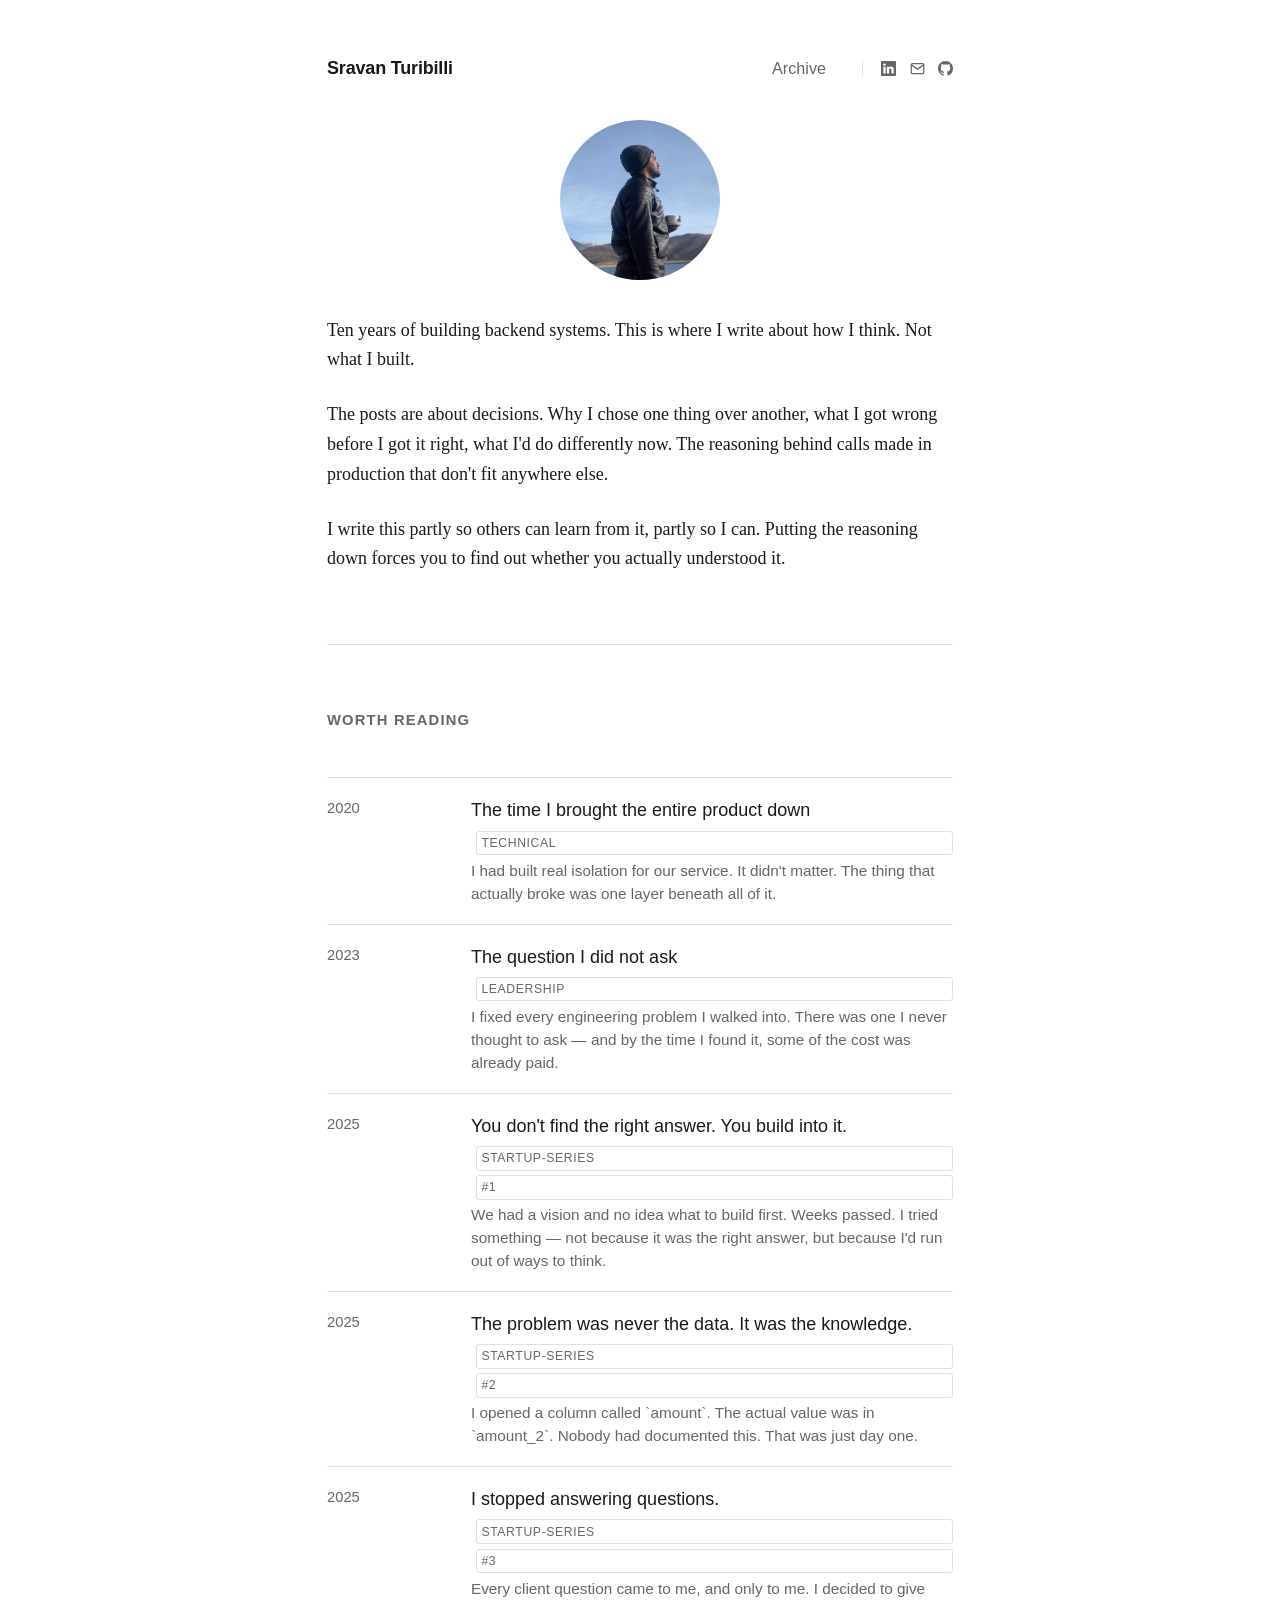
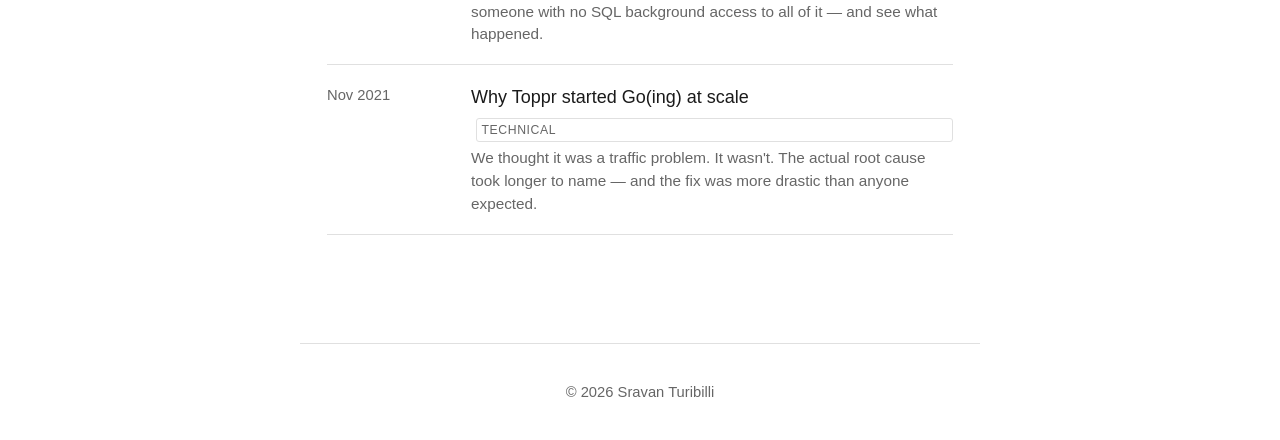
==== index.html @ 8a4d9d43 "add: blog tags, sequence numbers, and improved hooks across all posts - Add startup-series + #1/#2/#" ====
<!DOCTYPE html>
<html lang="en">
<head>
  <meta charset="UTF-8">
  <meta name="viewport" content="width=device-width, initial-scale=1.0">
  <title>Sravan Turibilli</title>
  <meta name="description" content="Backend engineer writing about systems, decisions, and what actually happened.">
  <link rel="stylesheet" href="/css/style.css">
  <link rel="canonical" href="https://sravanturbo.github.io/">
</head>
<body>

<script src="/js/header.js"></script>

<main>

  <div class="home-intro">

    <div class="profile">
      <img src="/images/avatar.jpg" alt="Sravan Turibilli" class="profile-photo">
    </div>

    <div class="prose">
      <p>
        Ten years of building backend systems. This is where I write about how I think. Not what I built.
      </p>
      <p>
        The posts are about decisions. Why I chose one thing over another, what I got wrong before I got it right, what I'd do differently now. The reasoning behind calls made in production that don't fit anywhere else.
      </p>
      <p>
        I write this partly so others can learn from it, partly so I can. Putting the reasoning down forces you to find out whether you actually understood it.
      </p>
    </div>

  </div>

  <p class="index-title">Worth reading</p>

  <ul class="post-list">

    <li>
      <span class="post-date">2020</span>
      <div class="post-item">
        <a class="post-link" href="/posts/the-time-i-brought-the-entire-product-down.html">
          The time I brought the entire product down
        </a>
        <span class="post-tag">technical</span>
        <p class="post-hook">I had built real isolation for our service. It didn't matter. The thing that actually broke was one layer beneath all of it.</p>
      </div>
    </li>

    <li>
      <span class="post-date">2023</span>
      <div class="post-item">
        <a class="post-link" href="/posts/the-question-i-did-not-ask.html">
          The question I did not ask
        </a>
        <span class="post-tag">leadership</span>
        <p class="post-hook">I fixed every engineering problem I walked into. There was one I never thought to ask — and by the time I found it, some of the cost was already paid.</p>
      </div>
    </li>

    <li>
      <span class="post-date">2025</span>
      <div class="post-item">
        <a class="post-link" href="/posts/you-dont-find-the-right-answer.html">
          You don't find the right answer. You build into it.
        </a>
        <span class="post-tag">startup-series</span>
        <span class="post-tag">#1</span>
        <p class="post-hook">We had a vision and no idea what to build first. Weeks passed. I tried something — not because it was the right answer, but because I'd run out of ways to think.</p>
      </div>
    </li>

    <li>
      <span class="post-date">2025</span>
      <div class="post-item">
        <a class="post-link" href="/posts/the-problem-was-never-the-data.html">
          The problem was never the data. It was the knowledge.
        </a>
        <span class="post-tag">startup-series</span>
        <span class="post-tag">#2</span>
        <p class="post-hook">I opened a column called `amount`. The actual value was in `amount_2`. Nobody had documented this. That was just day one.</p>
      </div>
    </li>

    <li>
      <span class="post-date">2025</span>
      <div class="post-item">
        <a class="post-link" href="/posts/i-stopped-answering-questions.html">
          I stopped answering questions.
        </a>
        <span class="post-tag">startup-series</span>
        <span class="post-tag">#3</span>
        <p class="post-hook">Every client question came to me, and only to me. I decided to give someone with no SQL background access to all of it — and see what happened.</p>
      </div>
    </li>

    <li>
      <span class="post-date">Nov 2021</span>
      <div class="post-item">
        <a class="post-link" href="/posts/why-toppr-started-going-at-scale.html">
          Why Toppr started Go(ing) at scale
        </a>
        <span class="post-tag">technical</span>
        <p class="post-hook">We thought it was a traffic problem. It wasn't. The actual root cause took longer to name — and the fix was more drastic than anyone expected.</p>
      </div>
    </li>

  </ul>

</main>

<script src="/js/footer.js"></script>

</body>
</html>
---- css/style.css ----
*, *::before, *::after { box-sizing: border-box; }

:root {
  --text:    #1a1a1a;
  --muted:   #666;
  --border:  #e0e0e0;
  --bg:      #ffffff;
  --accent:  #1a1a1a;
  --max:     680px;
  --serif:   Georgia, "Times New Roman", serif;
  --sans:    -apple-system, BlinkMacSystemFont, "Segoe UI", Helvetica, Arial, sans-serif;
  --mono:    "SFMono-Regular", Consolas, "Liberation Mono", Menlo, monospace;
}

html { font-size: 18px; }

body {
  margin: 0;
  padding: 0;
  background: var(--bg);
  color: var(--text);
  font-family: var(--sans);
  line-height: 1.65;
}

/* Layout */

.site-header {
  max-width: var(--max);
  margin: 0 auto;
  padding: 3rem 1.5rem 2rem;
  display: flex;
  align-items: center;
  justify-content: space-between;
}

.site-name {
  font-size: 1rem;
  font-weight: 600;
  letter-spacing: -0.01em;
  text-decoration: none;
  color: var(--text);
}

nav {
  display: flex;
  align-items: center;
  gap: 1.5rem;
}

nav a {
  font-size: 0.9rem;
  color: var(--muted);
  text-decoration: none;
}

nav a:hover,
nav a.active { color: var(--text); }

.nav-social {
  display: flex;
  align-items: center;
  gap: 0.75rem;
  margin-left: 0.5rem;
  padding-left: 1rem;
  border-left: 1px solid var(--border);
}

.nav-social a {
  color: var(--muted);
  display: flex;
  align-items: center;
  font-size: 0;
}

.nav-social a:hover { color: var(--text); }

.nav-social svg {
  width: 15px;
  height: 15px;
}

.copyright {
  font-size: 0.82rem;
  color: var(--muted);
}

main {
  max-width: var(--max);
  margin: 0 auto;
  padding: 0 1.5rem 6rem;
}

footer {
  max-width: var(--max);
  margin: 0 auto;
  padding: 2rem 1.5rem;
  border-top: 1px solid var(--border);
  font-size: 0.82rem;
  color: var(--muted);
  text-align: center;
}

footer a {
  color: var(--muted);
  text-decoration: none;
}

footer a:hover {
  color: var(--text);
}

/* Index page */

.index-title {
  font-size: 0.82rem;
  font-weight: 600;
  letter-spacing: 0.08em;
  text-transform: uppercase;
  color: var(--muted);
  margin: 0 0 2.5rem;
}

.post-list { list-style: none; margin: 0; padding: 0; }

.post-list li {
  display: grid;
  grid-template-columns: 6.5rem 1fr;
  gap: 0 1.5rem;
  padding: 0.75rem 0;
  border-bottom: 1px solid var(--border);
  align-items: baseline;
}

.post-list li:first-child { border-top: 1px solid var(--border); }

.post-date {
  font-size: 0.82rem;
  color: var(--muted);
  font-variant-numeric: tabular-nums;
  white-space: nowrap;
}

.post-link {
  font-size: 1rem;
  color: var(--text);
  text-decoration: none;
}

.post-link:hover { text-decoration: underline; }

.post-tag {
  font-size: 0.68rem;
  color: var(--muted);
  letter-spacing: 0.05em;
  text-transform: uppercase;
  border: 1px solid var(--border);
  padding: 0.1em 0.4em;
  border-radius: 3px;
  flex-shrink: 0;
  margin-left: 0.25rem;
}

/* Post page */

.post-header { margin-bottom: 3rem; }

.post-header h1 {
  font-size: 1.7rem;
  font-weight: 700;
  line-height: 1.25;
  letter-spacing: -0.02em;
  margin: 0 0 0.75rem;
}

.post-meta {
  font-size: 0.82rem;
  color: var(--muted);
}

.post-meta span + span::before { content: " · "; }

/* Prose */

.prose { font-family: var(--serif); font-size: 1rem; }

.prose p { margin: 0 0 1.4em; }

.prose h2 {
  font-family: var(--sans);
  font-size: 1rem;
  font-weight: 700;
  letter-spacing: 0.02em;
  text-transform: uppercase;
  color: var(--muted);
  margin: 2.5em 0 0.75em;
}

.prose h3 {
  font-family: var(--sans);
  font-size: 1rem;
  font-weight: 600;
  margin: 2em 0 0.5em;
}

.prose blockquote {
  margin: 1.5em 0;
  padding: 0 0 0 1.25rem;
  border-left: 3px solid var(--border);
  color: var(--muted);
  font-style: italic;
}

.prose code {
  font-family: var(--mono);
  font-size: 0.85em;
  background: #f0f0f0;
  padding: 0.1em 0.35em;
  border-radius: 3px;
}

.prose pre {
  background: #f0f0f0;
  padding: 1.25rem;
  border-radius: 4px;
  overflow-x: auto;
  line-height: 1.5;
  margin: 1.5em 0;
}

.prose pre code {
  background: none;
  padding: 0;
  font-size: 0.83rem;
}

.prose ul, .prose ol {
  padding-left: 1.5em;
  margin: 0 0 1.4em;
}

.prose li { margin-bottom: 0.35em; }

.prose a { color: var(--text); }
.prose a:hover { color: var(--muted); }

.prose hr {
  border: none;
  border-top: 1px solid var(--border);
  margin: 2.5em 0;
}

/* Back link */

.back {
  display: inline-block;
  font-size: 0.82rem;
  color: var(--muted);
  text-decoration: none;
  margin-bottom: 2.5rem;
}

.back:hover { color: var(--text); }
.back::before { content: "← "; }

/* Responsive */

@media (max-width: 520px) {
  html { font-size: 16px; }
  .site-header { padding: 2rem 1rem 1.5rem; flex-wrap: wrap; gap: 0.75rem; }
  main { padding: 0 1rem 4rem; }
  .post-list li { grid-template-columns: 1fr; gap: 0.1rem; }
  .post-date { font-size: 0.78rem; }
}

/* ─── Archive page ──────────────────────────────────────────────── */

.archive-year-group {
  margin-bottom: 2.75rem;
}

.archive-year {
  font-family: var(--sans);
  font-size: 1.6rem;
  font-weight: 700;
  letter-spacing: -0.02em;
  color: var(--text);
  margin: 0;
  padding-bottom: 0.5rem;
  border-bottom: 1px solid var(--border);
  display: flex;
  align-items: center;
  gap: 0.5rem;
}

.archive-year-icon {
  width: 16px;
  height: 16px;
  color: var(--muted);
  flex-shrink: 0;
}

.archive-list {
  list-style: none;
  padding: 0;
  margin: 0;
}

.archive-list li {
  display: flex;
  align-items: center;
  justify-content: space-between;
  gap: 1rem;
  padding: 0.55rem 0;
  border-bottom: 1px solid var(--border);
}

.archive-item-title {
  display: flex;
  align-items: center;
  gap: 0.5rem;
  min-width: 0;
}

.archive-icon {
  width: 13px;
  height: 13px;
  color: var(--muted);
  flex-shrink: 0;
}

.archive-list a {
  font-size: 0.9rem;
  color: var(--text);
  text-decoration: none;
  white-space: nowrap;
  overflow: hidden;
  text-overflow: ellipsis;
}

.archive-list a:hover {
  color: var(--muted);
}

.archive-date {
  display: flex;
  align-items: center;
  gap: 0.3rem;
  font-size: 0.8rem;
  color: var(--muted);
  white-space: nowrap;
  font-variant-numeric: tabular-nums;
  flex-shrink: 0;
}

.archive-clock-icon {
  width: 11px;
  height: 11px;
  flex-shrink: 0;
}

.archive-item-coming {
  opacity: 0.45;
}

.coming-tag {
  font-size: 0.68rem;
  color: var(--muted);
  letter-spacing: 0.05em;
  text-transform: uppercase;
  border: 1px solid var(--border);
  padding: 0.1em 0.4em;
  border-radius: 3px;
  flex-shrink: 0;
  margin-left: 0.25rem;
}

/* ─── Homepage ─────────────────────────────────────────────────── */

.home-intro {
  margin-bottom: 3.5rem;
  padding-bottom: 2.5rem;
  border-bottom: 1px solid var(--border);
}

.profile {
  margin-bottom: 2rem;
  display: flex;
  justify-content: center;
}

.profile-photo {
  display: block;
  width: 160px;
  height: 160px;
  border-radius: 50%;
  object-fit: cover;
  object-position: left center;
}


/* ─── Post list with hook lines ─────────────────────────────────── */

.post-item {
  display: flex;
  flex-direction: column;
  gap: 0.25rem;
}

.post-hook {
  font-size: 0.85rem;
  color: var(--muted);
  margin: 0;
  line-height: 1.5;
  font-family: var(--sans);
}

/* ─── Override post-list grid for hook layout ───────────────────── */

.post-list li {
  align-items: start;
  padding: 1rem 0;
}
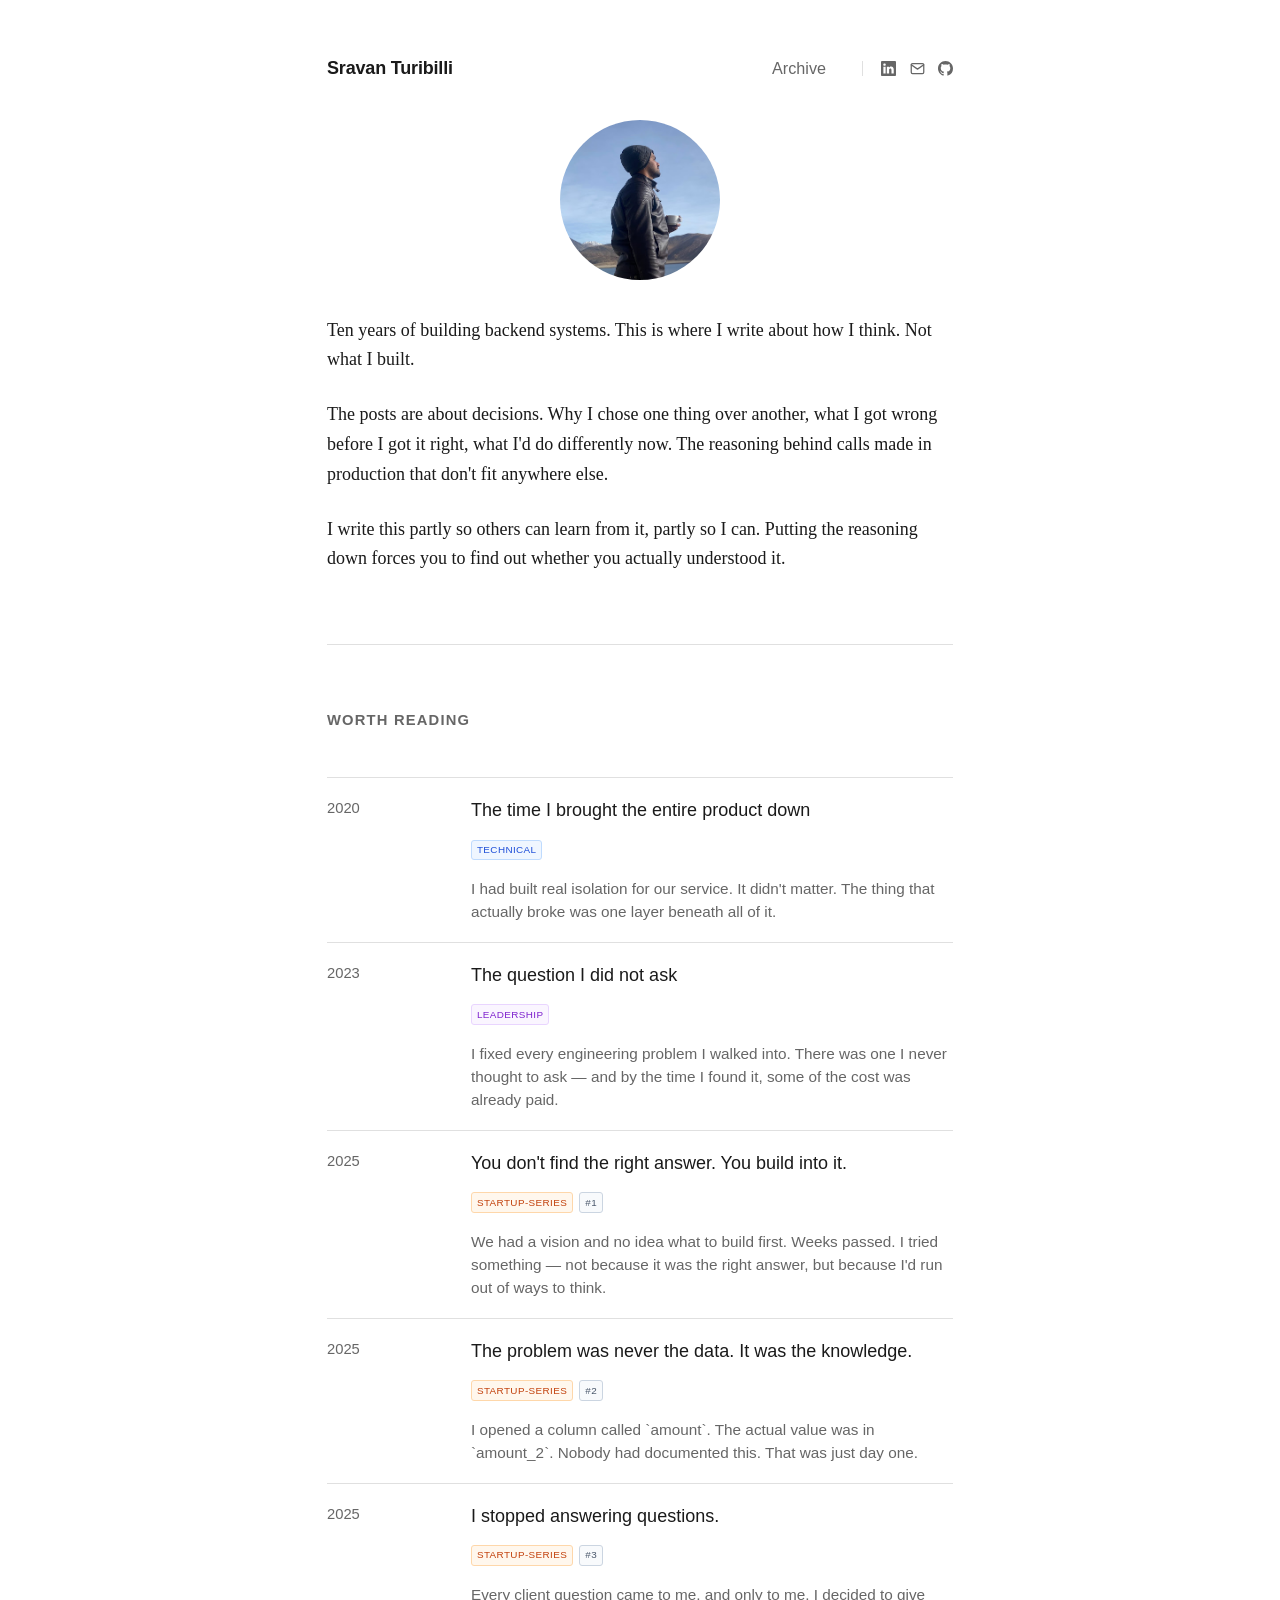
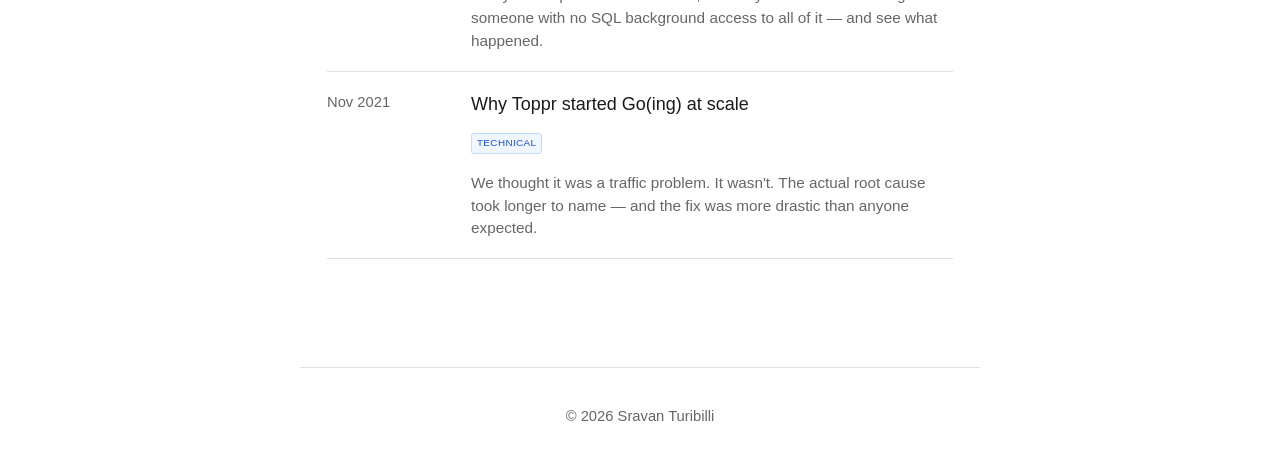
==== commit 6e76a79c: "update: colorful tag pills with proper layout and sizing - Replace flat tag style with colorful pill" ====
--- a/index.html
+++ b/index.html
@@ -44,7 +44,9 @@
         <a class="post-link" href="/posts/the-time-i-brought-the-entire-product-down.html">
           The time I brought the entire product down
         </a>
-        <span class="post-tag">technical</span>
+        <div class="post-tags">
+          <span class="post-tag" data-tag="technical">technical</span>
+        </div>
         <p class="post-hook">I had built real isolation for our service. It didn't matter. The thing that actually broke was one layer beneath all of it.</p>
       </div>
     </li>
@@ -55,7 +57,9 @@
         <a class="post-link" href="/posts/the-question-i-did-not-ask.html">
           The question I did not ask
         </a>
-        <span class="post-tag">leadership</span>
+        <div class="post-tags">
+          <span class="post-tag" data-tag="leadership">leadership</span>
+        </div>
         <p class="post-hook">I fixed every engineering problem I walked into. There was one I never thought to ask — and by the time I found it, some of the cost was already paid.</p>
       </div>
     </li>
@@ -66,8 +70,10 @@
         <a class="post-link" href="/posts/you-dont-find-the-right-answer.html">
           You don't find the right answer. You build into it.
         </a>
-        <span class="post-tag">startup-series</span>
-        <span class="post-tag">#1</span>
+        <div class="post-tags">
+          <span class="post-tag" data-tag="startup-series">startup-series</span>
+          <span class="post-tag" data-tag="number">#1</span>
+        </div>
         <p class="post-hook">We had a vision and no idea what to build first. Weeks passed. I tried something — not because it was the right answer, but because I'd run out of ways to think.</p>
       </div>
     </li>
@@ -78,8 +84,10 @@
         <a class="post-link" href="/posts/the-problem-was-never-the-data.html">
           The problem was never the data. It was the knowledge.
         </a>
-        <span class="post-tag">startup-series</span>
-        <span class="post-tag">#2</span>
+        <div class="post-tags">
+          <span class="post-tag" data-tag="startup-series">startup-series</span>
+          <span class="post-tag" data-tag="number">#2</span>
+        </div>
         <p class="post-hook">I opened a column called `amount`. The actual value was in `amount_2`. Nobody had documented this. That was just day one.</p>
       </div>
     </li>
@@ -90,8 +98,10 @@
         <a class="post-link" href="/posts/i-stopped-answering-questions.html">
           I stopped answering questions.
         </a>
-        <span class="post-tag">startup-series</span>
-        <span class="post-tag">#3</span>
+        <div class="post-tags">
+          <span class="post-tag" data-tag="startup-series">startup-series</span>
+          <span class="post-tag" data-tag="number">#3</span>
+        </div>
         <p class="post-hook">Every client question came to me, and only to me. I decided to give someone with no SQL background access to all of it — and see what happened.</p>
       </div>
     </li>
@@ -102,7 +112,9 @@
         <a class="post-link" href="/posts/why-toppr-started-going-at-scale.html">
           Why Toppr started Go(ing) at scale
         </a>
-        <span class="post-tag">technical</span>
+        <div class="post-tags">
+          <span class="post-tag" data-tag="technical">technical</span>
+        </div>
         <p class="post-hook">We thought it was a traffic problem. It wasn't. The actual root cause took longer to name — and the fix was more drastic than anyone expected.</p>
       </div>
     </li>
--- a/css/style.css
+++ b/css/style.css
@@ -150,6 +150,245 @@
 .post-link:hover { text-decoration: underline; }
 
 .post-tag {
+  display: inline-block;
+  font-size: 0.55rem;
+  font-weight: 500;
+  letter-spacing: 0.04em;
+  text-transform: uppercase;
+  padding: 0.15em 0.5em;
+  border-radius: 3px;
+  border: 1px solid transparent;
+  white-space: nowrap;
+  line-height: 1.6;
+}
+
+.post-tags {
+  display: inline-flex;
+  flex-wrap: wrap;
+  gap: 0.35rem;
+  margin: 0.5rem 0 0.75rem;
+}
+
+.post-tag[data-tag="startup-series"] { background: #fff7ed; color: #c2410c; border-color: #fed7aa; }
+.post-tag[data-tag="technical"]      { background: #eff6ff; color: #1d4ed8; border-color: #bfdbfe; }
+.post-tag[data-tag="leadership"]     { background: #faf5ff; color: #7e22ce; border-color: #e9d5ff; }
+.post-tag[data-tag="number"]         { background: #f8fafc; color: #475569; border-color: #cbd5e1; }
+
+/* Post page */
+
+.post-header { margin-bottom: 3rem; }
+
+.post-header h1 {
+  font-size: 1.7rem;
+  font-weight: 700;
+  line-height: 1.25;
+  letter-spacing: -0.02em;
+  margin: 0 0 0.75rem;
+}
+
+.post-meta {
+  font-size: 0.82rem;
+  color: var(--muted);
+}
+
+.post-meta span + span::before { content: " · "; }
+
+/* Prose */
+
+.prose { font-family: var(--serif); font-size: 1rem; }
+
+.prose p { margin: 0 0 1.4em; }
+
+.prose h2 {
+  font-family: var(--sans);
+  font-size: 1rem;
+  font-weight: 700;
+  letter-spacing: 0.02em;
+  text-transform: uppercase;
+  color: var(--muted);
+  margin: 2.5em 0 0.75em;
+}
+
+.prose h3 {
+  font-family: var(--sans);
+  font-size: 1rem;
+  font-weight: 600;
+  margin: 2em 0 0.5em;
+}
+
+.prose blockquote {
+  margin: 1.5em 0;
+  padding: 0 0 0 1.25rem;
+  border-left: 3px solid var(--border);
+  color: var(--muted);
+  font-style: italic;
+}
+
+.prose code {
+  font-family: var(--mono);
+  font-size: 0.85em;
+  background: #f0f0f0;
+  padding: 0.1em 0.35em;
+  border-radius: 3px;
+}
+
+.prose pre {
+  background: #f0f0f0;
+  padding: 1.25rem;
+  border-radius: 4px;
+  overflow-x: auto;
+  line-height: 1.5;
+  margin: 1.5em 0;
+}
+
+.prose pre code {
+  background: none;
+  padding: 0;
+  font-size: 0.83rem;
+}
+
+.prose ul, .prose ol {
+  padding-left: 1.5em;
+  margin: 0 0 1.4em;
+}
+
+.prose li { margin-bottom: 0.35em; }
+
+.prose a { color: var(--text); }
+.prose a:hover { color: var(--muted); }
+
+.prose hr {
+  border: none;
+  border-top: 1px solid var(--border);
+  margin: 2.5em 0;
+}
+
+/* Back link */
+
+.back {
+  display: inline-block;
+  font-size: 0.82rem;
+  color: var(--muted);
+  text-decoration: none;
+  margin-bottom: 2.5rem;
+}
+
+.back:hover { color: var(--text); }
+.back::before { content: "← "; }
+
+/* Responsive */
+
+@media (max-width: 520px) {
+  html { font-size: 16px; }
+  .site-header { padding: 2rem 1rem 1.5rem; flex-wrap: wrap; gap: 0.75rem; }
+  main { padding: 0 1rem 4rem; }
+  .post-list li { grid-template-columns: 1fr; gap: 0.1rem; }
+  .post-date { font-size: 0.78rem; }
+}
+
+/* ─── Archive page ──────────────────────────────────────────────── */
+
+.archive-year-group {
+  margin-bottom: 2.75rem;
+}
+
+.archive-year {
+  font-family: var(--sans);
+  font-size: 1.6rem;
+  font-weight: 700;
+  letter-spacing: -0.02em;
+  color: var(--text);
+  margin: 0;
+  padding-bottom: 0.5rem;
+  border-bottom: 1px solid var(--border);
+  display: flex;
+  align-items: center;
+  gap: 0.5rem;
+}
+
+.archive-year-icon {
+  width: 16px;
+  height: 16px;
+  color: var(--muted);
+  flex-shrink: 0;
+}
+
+.archive-list {
+  list-style: none;
+  padding: 0;
+  margin: 0;
+}
+
+.archive-list li {
+  display: flex;
+  align-items: center;
+  justify-content: space-between;
+  gap: 1rem;
+  padding: 0.55rem 0;
+  border-bottom: 1px solid var(--border);
+}
+
+.archive-item-title {
+  display: flex;
+  flex-direction: column;
+  align-items: flex-start;
+  gap: 0.25rem;
+  min-width: 0;
+}
+
+.archive-item-title-row {
+  display: flex;
+  align-items: center;
+  gap: 0.5rem;
+  min-width: 0;
+}
+
+.archive-item-title .post-tags {
+  margin: 0;
+}
+
+.archive-icon {
+  width: 13px;
+  height: 13px;
+  color: var(--muted);
+  flex-shrink: 0;
+}
+
+.archive-list a {
+  font-size: 0.9rem;
+  color: var(--text);
+  text-decoration: none;
+  white-space: nowrap;
+  overflow: hidden;
+  text-overflow: ellipsis;
+}
+
+.archive-list a:hover {
+  color: var(--muted);
+}
+
+.archive-date {
+  display: flex;
+  align-items: center;
+  gap: 0.3rem;
+  font-size: 0.8rem;
+  color: var(--muted);
+  white-space: nowrap;
+  font-variant-numeric: tabular-nums;
+  flex-shrink: 0;
+}
+
+.archive-clock-icon {
+  width: 11px;
+  height: 11px;
+  flex-shrink: 0;
+}
+
+.archive-item-coming {
+  opacity: 0.45;
+}
+
+.coming-tag {
   font-size: 0.68rem;
   color: var(--muted);
   letter-spacing: 0.05em;
@@ -161,220 +400,6 @@
   margin-left: 0.25rem;
 }
 
-/* Post page */
-
-.post-header { margin-bottom: 3rem; }
-
-.post-header h1 {
-  font-size: 1.7rem;
-  font-weight: 700;
-  line-height: 1.25;
-  letter-spacing: -0.02em;
-  margin: 0 0 0.75rem;
-}
-
-.post-meta {
-  font-size: 0.82rem;
-  color: var(--muted);
-}
-
-.post-meta span + span::before { content: " · "; }
-
-/* Prose */
-
-.prose { font-family: var(--serif); font-size: 1rem; }
-
-.prose p { margin: 0 0 1.4em; }
-
-.prose h2 {
-  font-family: var(--sans);
-  font-size: 1rem;
-  font-weight: 700;
-  letter-spacing: 0.02em;
-  text-transform: uppercase;
-  color: var(--muted);
-  margin: 2.5em 0 0.75em;
-}
-
-.prose h3 {
-  font-family: var(--sans);
-  font-size: 1rem;
-  font-weight: 600;
-  margin: 2em 0 0.5em;
-}
-
-.prose blockquote {
-  margin: 1.5em 0;
-  padding: 0 0 0 1.25rem;
-  border-left: 3px solid var(--border);
-  color: var(--muted);
-  font-style: italic;
-}
-
-.prose code {
-  font-family: var(--mono);
-  font-size: 0.85em;
-  background: #f0f0f0;
-  padding: 0.1em 0.35em;
-  border-radius: 3px;
-}
-
-.prose pre {
-  background: #f0f0f0;
-  padding: 1.25rem;
-  border-radius: 4px;
-  overflow-x: auto;
-  line-height: 1.5;
-  margin: 1.5em 0;
-}
-
-.prose pre code {
-  background: none;
-  padding: 0;
-  font-size: 0.83rem;
-}
-
-.prose ul, .prose ol {
-  padding-left: 1.5em;
-  margin: 0 0 1.4em;
-}
-
-.prose li { margin-bottom: 0.35em; }
-
-.prose a { color: var(--text); }
-.prose a:hover { color: var(--muted); }
-
-.prose hr {
-  border: none;
-  border-top: 1px solid var(--border);
-  margin: 2.5em 0;
-}
-
-/* Back link */
-
-.back {
-  display: inline-block;
-  font-size: 0.82rem;
-  color: var(--muted);
-  text-decoration: none;
-  margin-bottom: 2.5rem;
-}
-
-.back:hover { color: var(--text); }
-.back::before { content: "← "; }
-
-/* Responsive */
-
-@media (max-width: 520px) {
-  html { font-size: 16px; }
-  .site-header { padding: 2rem 1rem 1.5rem; flex-wrap: wrap; gap: 0.75rem; }
-  main { padding: 0 1rem 4rem; }
-  .post-list li { grid-template-columns: 1fr; gap: 0.1rem; }
-  .post-date { font-size: 0.78rem; }
-}
-
-/* ─── Archive page ──────────────────────────────────────────────── */
-
-.archive-year-group {
-  margin-bottom: 2.75rem;
-}
-
-.archive-year {
-  font-family: var(--sans);
-  font-size: 1.6rem;
-  font-weight: 700;
-  letter-spacing: -0.02em;
-  color: var(--text);
-  margin: 0;
-  padding-bottom: 0.5rem;
-  border-bottom: 1px solid var(--border);
-  display: flex;
-  align-items: center;
-  gap: 0.5rem;
-}
-
-.archive-year-icon {
-  width: 16px;
-  height: 16px;
-  color: var(--muted);
-  flex-shrink: 0;
-}
-
-.archive-list {
-  list-style: none;
-  padding: 0;
-  margin: 0;
-}
-
-.archive-list li {
-  display: flex;
-  align-items: center;
-  justify-content: space-between;
-  gap: 1rem;
-  padding: 0.55rem 0;
-  border-bottom: 1px solid var(--border);
-}
-
-.archive-item-title {
-  display: flex;
-  align-items: center;
-  gap: 0.5rem;
-  min-width: 0;
-}
-
-.archive-icon {
-  width: 13px;
-  height: 13px;
-  color: var(--muted);
-  flex-shrink: 0;
-}
-
-.archive-list a {
-  font-size: 0.9rem;
-  color: var(--text);
-  text-decoration: none;
-  white-space: nowrap;
-  overflow: hidden;
-  text-overflow: ellipsis;
-}
-
-.archive-list a:hover {
-  color: var(--muted);
-}
-
-.archive-date {
-  display: flex;
-  align-items: center;
-  gap: 0.3rem;
-  font-size: 0.8rem;
-  color: var(--muted);
-  white-space: nowrap;
-  font-variant-numeric: tabular-nums;
-  flex-shrink: 0;
-}
-
-.archive-clock-icon {
-  width: 11px;
-  height: 11px;
-  flex-shrink: 0;
-}
-
-.archive-item-coming {
-  opacity: 0.45;
-}
-
-.coming-tag {
-  font-size: 0.68rem;
-  color: var(--muted);
-  letter-spacing: 0.05em;
-  text-transform: uppercase;
-  border: 1px solid var(--border);
-  padding: 0.1em 0.4em;
-  border-radius: 3px;
-  flex-shrink: 0;
-  margin-left: 0.25rem;
-}
-
 /* ─── Homepage ─────────────────────────────────────────────────── */
 
 .home-intro {
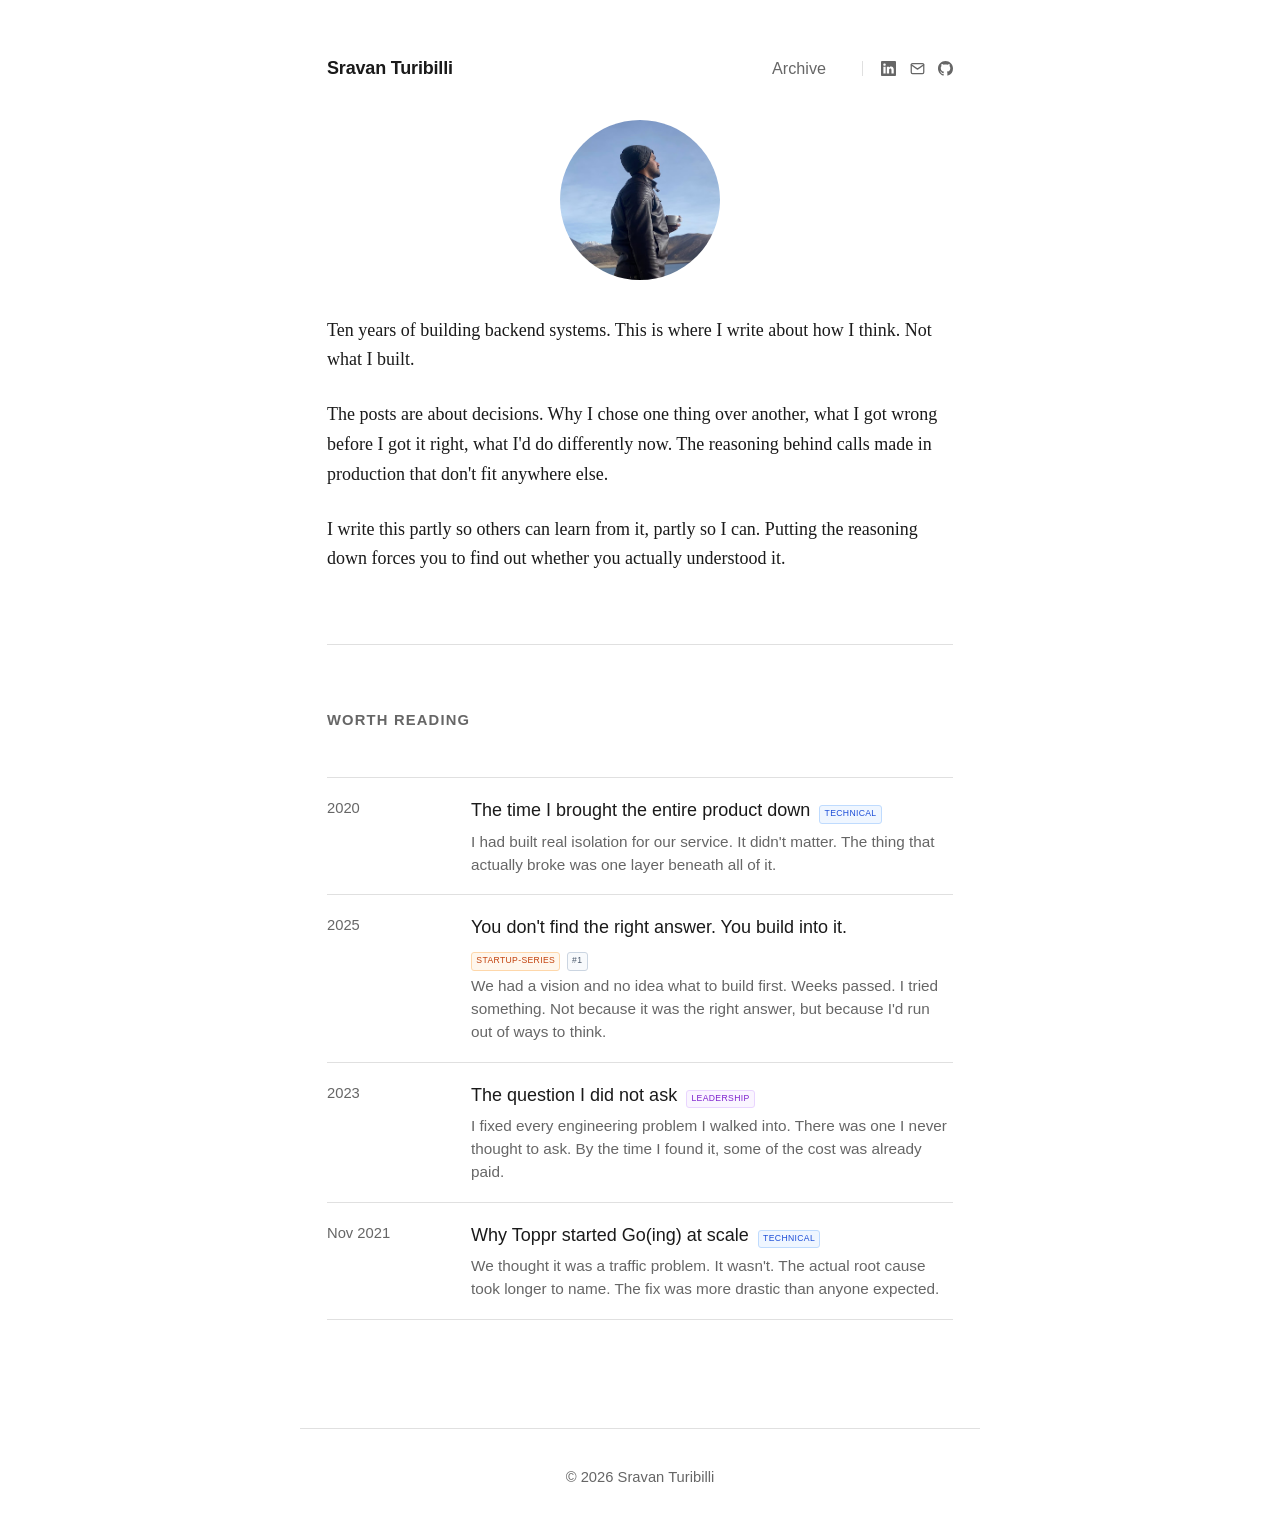
==== commit b82b0e0f: "update: order, fonts, styling" ====
--- a/index.html
+++ b/index.html
@@ -41,81 +41,53 @@
     <li>
       <span class="post-date">2020</span>
       <div class="post-item">
-        <a class="post-link" href="/posts/the-time-i-brought-the-entire-product-down.html">
-          The time I brought the entire product down
-        </a>
-        <div class="post-tags">
-          <span class="post-tag" data-tag="technical">technical</span>
+        <div class="post-title-row">
+          <a class="post-link" href="/posts/the-time-i-brought-the-entire-product-down.html">The time I brought the entire product down</a>
+          <div class="post-tags">
+            <span class="post-tag" data-tag="technical">technical</span>
+          </div>
         </div>
         <p class="post-hook">I had built real isolation for our service. It didn't matter. The thing that actually broke was one layer beneath all of it.</p>
       </div>
     </li>
 
     <li>
-      <span class="post-date">2023</span>
+      <span class="post-date">2025</span>
       <div class="post-item">
-        <a class="post-link" href="/posts/the-question-i-did-not-ask.html">
-          The question I did not ask
-        </a>
-        <div class="post-tags">
-          <span class="post-tag" data-tag="leadership">leadership</span>
+        <div class="post-title-row">
+          <a class="post-link" href="/posts/you-dont-find-the-right-answer.html">You don't find the right answer. You build into it.</a>
+          <div class="post-tags">
+            <span class="post-tag" data-tag="startup-series">startup-series</span>
+            <span class="post-tag" data-tag="number">#1</span>
+          </div>
         </div>
-        <p class="post-hook">I fixed every engineering problem I walked into. There was one I never thought to ask — and by the time I found it, some of the cost was already paid.</p>
+        <p class="post-hook">We had a vision and no idea what to build first. Weeks passed. I tried something. Not because it was the right answer, but because I'd run out of ways to think.</p>
       </div>
     </li>
 
     <li>
-      <span class="post-date">2025</span>
+      <span class="post-date">2023</span>
       <div class="post-item">
-        <a class="post-link" href="/posts/you-dont-find-the-right-answer.html">
-          You don't find the right answer. You build into it.
-        </a>
-        <div class="post-tags">
-          <span class="post-tag" data-tag="startup-series">startup-series</span>
-          <span class="post-tag" data-tag="number">#1</span>
+        <div class="post-title-row">
+          <a class="post-link" href="/posts/the-question-i-did-not-ask.html">The question I did not ask</a>
+          <div class="post-tags">
+            <span class="post-tag" data-tag="leadership">leadership</span>
+          </div>
         </div>
-        <p class="post-hook">We had a vision and no idea what to build first. Weeks passed. I tried something — not because it was the right answer, but because I'd run out of ways to think.</p>
-      </div>
-    </li>
-
-    <li>
-      <span class="post-date">2025</span>
-      <div class="post-item">
-        <a class="post-link" href="/posts/the-problem-was-never-the-data.html">
-          The problem was never the data. It was the knowledge.
-        </a>
-        <div class="post-tags">
-          <span class="post-tag" data-tag="startup-series">startup-series</span>
-          <span class="post-tag" data-tag="number">#2</span>
-        </div>
-        <p class="post-hook">I opened a column called `amount`. The actual value was in `amount_2`. Nobody had documented this. That was just day one.</p>
-      </div>
-    </li>
-
-    <li>
-      <span class="post-date">2025</span>
-      <div class="post-item">
-        <a class="post-link" href="/posts/i-stopped-answering-questions.html">
-          I stopped answering questions.
-        </a>
-        <div class="post-tags">
-          <span class="post-tag" data-tag="startup-series">startup-series</span>
-          <span class="post-tag" data-tag="number">#3</span>
-        </div>
-        <p class="post-hook">Every client question came to me, and only to me. I decided to give someone with no SQL background access to all of it — and see what happened.</p>
+        <p class="post-hook">I fixed every engineering problem I walked into. There was one I never thought to ask. By the time I found it, some of the cost was already paid.</p>
       </div>
     </li>
 
     <li>
       <span class="post-date">Nov 2021</span>
       <div class="post-item">
-        <a class="post-link" href="/posts/why-toppr-started-going-at-scale.html">
-          Why Toppr started Go(ing) at scale
-        </a>
-        <div class="post-tags">
-          <span class="post-tag" data-tag="technical">technical</span>
+        <div class="post-title-row">
+          <a class="post-link" href="/posts/why-toppr-started-going-at-scale.html">Why Toppr started Go(ing) at scale</a>
+          <div class="post-tags">
+            <span class="post-tag" data-tag="technical">technical</span>
+          </div>
         </div>
-        <p class="post-hook">We thought it was a traffic problem. It wasn't. The actual root cause took longer to name — and the fix was more drastic than anyone expected.</p>
+        <p class="post-hook">We thought it was a traffic problem. It wasn't. The actual root cause took longer to name. The fix was more drastic than anyone expected.</p>
       </div>
     </li>
 
--- a/css/style.css
+++ b/css/style.css
@@ -166,7 +166,7 @@
   display: inline-flex;
   flex-wrap: wrap;
   gap: 0.35rem;
-  margin: 0.5rem 0 0.75rem;
+  margin: 0;
 }
 
 .post-tag[data-tag="startup-series"] { background: #fff7ed; color: #c2410c; border-color: #fed7aa; }
@@ -224,7 +224,7 @@
   font-style: italic;
 }
 
-.prose code {
+code {
   font-family: var(--mono);
   font-size: 0.85em;
   background: #f0f0f0;
@@ -320,31 +320,24 @@
 }
 
 .archive-list li {
-  display: flex;
-  align-items: center;
-  justify-content: space-between;
-  gap: 1rem;
   padding: 0.55rem 0;
   border-bottom: 1px solid var(--border);
 }
 
-.archive-item-title {
-  display: flex;
-  flex-direction: column;
-  align-items: flex-start;
-  gap: 0.25rem;
-  min-width: 0;
-}
-
 .archive-item-title-row {
   display: flex;
   align-items: center;
+  flex-wrap: wrap;
   gap: 0.5rem;
   min-width: 0;
 }
 
-.archive-item-title .post-tags {
-  margin: 0;
+.archive-item-title-row .post-tags {
+  margin: 0;
+}
+
+.archive-item-title-row .post-tag {
+  font-size: 0.48rem;
 }
 
 .archive-icon {
@@ -358,30 +351,10 @@
   font-size: 0.9rem;
   color: var(--text);
   text-decoration: none;
-  white-space: nowrap;
-  overflow: hidden;
-  text-overflow: ellipsis;
 }
 
 .archive-list a:hover {
   color: var(--muted);
-}
-
-.archive-date {
-  display: flex;
-  align-items: center;
-  gap: 0.3rem;
-  font-size: 0.8rem;
-  color: var(--muted);
-  white-space: nowrap;
-  font-variant-numeric: tabular-nums;
-  flex-shrink: 0;
-}
-
-.archive-clock-icon {
-  width: 11px;
-  height: 11px;
-  flex-shrink: 0;
 }
 
 .archive-item-coming {
@@ -432,6 +405,21 @@
   gap: 0.25rem;
 }
 
+.post-title-row {
+  display: flex;
+  align-items: baseline;
+  flex-wrap: wrap;
+  gap: 0.5rem;
+}
+
+.post-title-row .post-tags {
+  margin: 0;
+}
+
+.post-title-row .post-tag {
+  font-size: 0.48rem;
+}
+
 .post-hook {
   font-size: 0.85rem;
   color: var(--muted);
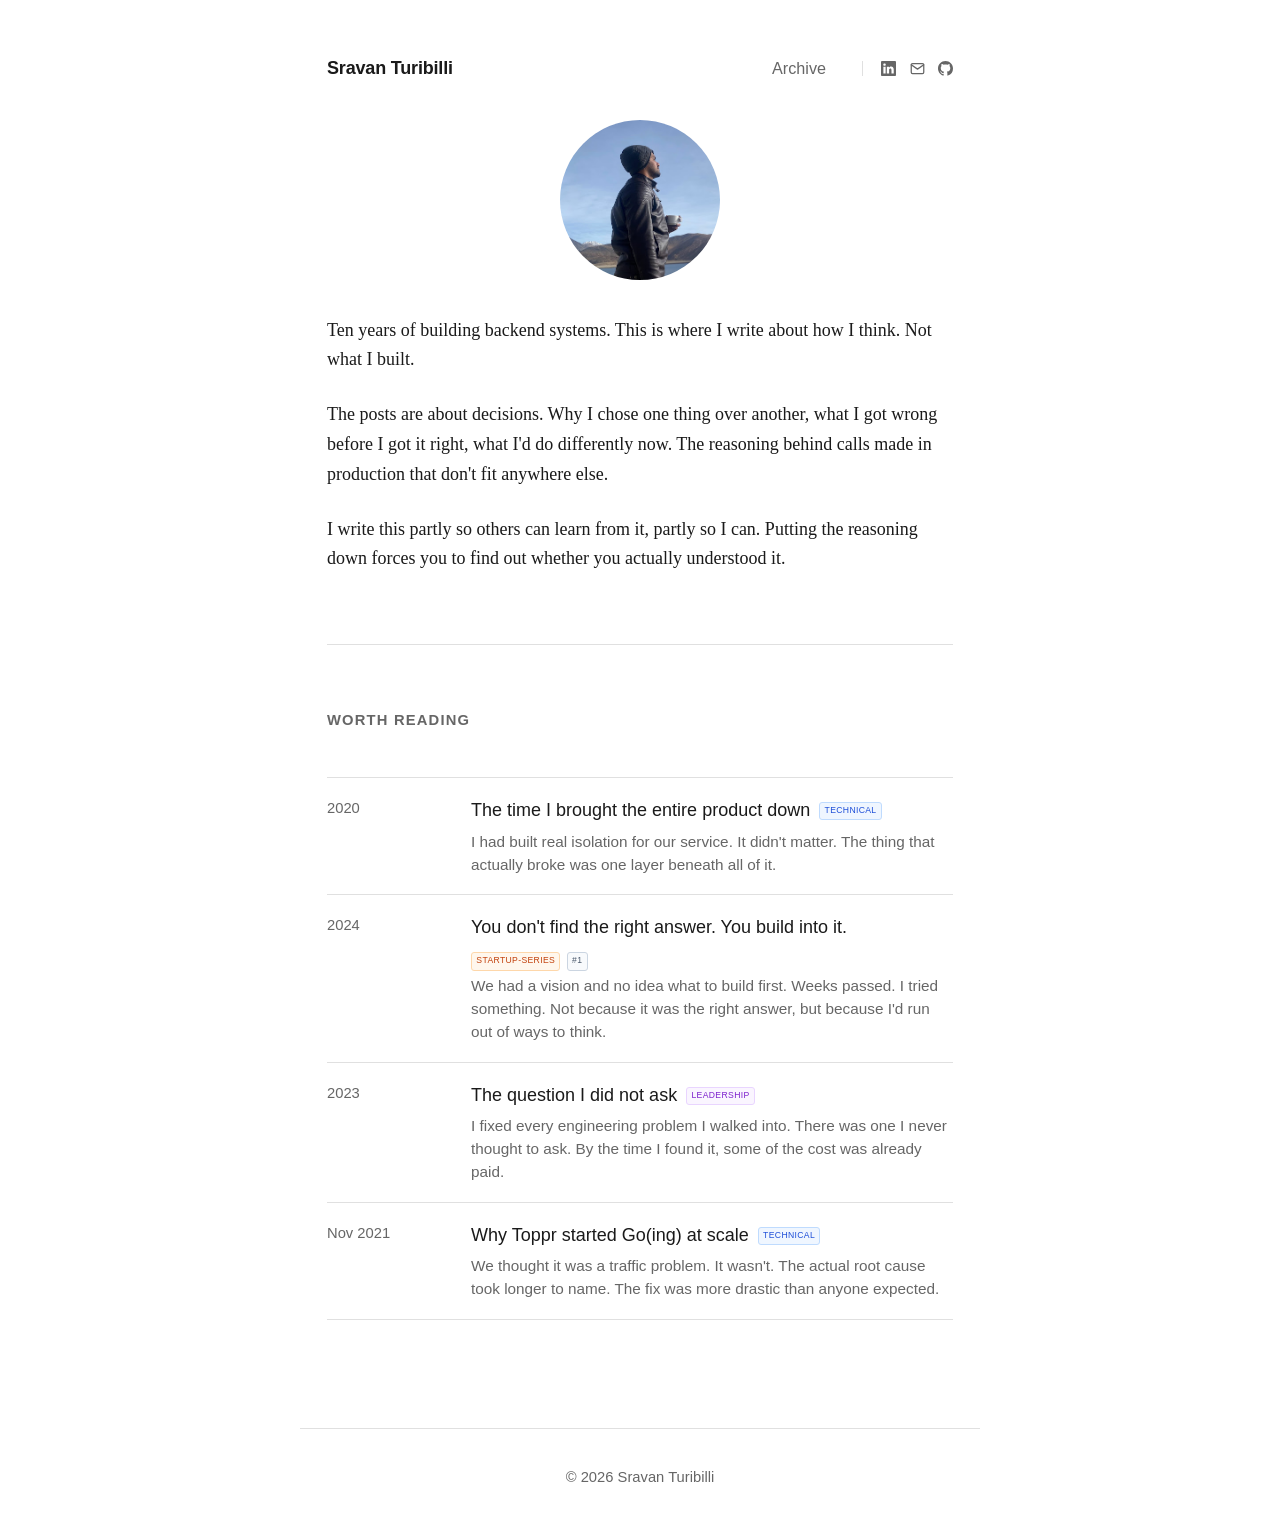
==== commit daafeabd: "updated the post timeline w.r.t event" ====
--- a/index.html
+++ b/index.html
@@ -52,7 +52,7 @@
     </li>
 
     <li>
-      <span class="post-date">2025</span>
+      <span class="post-date">2024</span>
       <div class="post-item">
         <div class="post-title-row">
           <a class="post-link" href="/posts/you-dont-find-the-right-answer.html">You don't find the right answer. You build into it.</a>
--- a/css/style.css
+++ b/css/style.css
@@ -164,6 +164,7 @@
 
 .post-tags {
   display: inline-flex;
+  align-items: center;
   flex-wrap: wrap;
   gap: 0.35rem;
   margin: 0;
@@ -361,6 +362,10 @@
   opacity: 0.45;
 }
 
+.archive-item-coming .archive-item-title-row > span:first-of-type {
+  font-size: 0.9rem;
+}
+
 .coming-tag {
   font-size: 0.68rem;
   color: var(--muted);
@@ -407,7 +412,7 @@
 
 .post-title-row {
   display: flex;
-  align-items: baseline;
+  align-items: center;
   flex-wrap: wrap;
   gap: 0.5rem;
 }
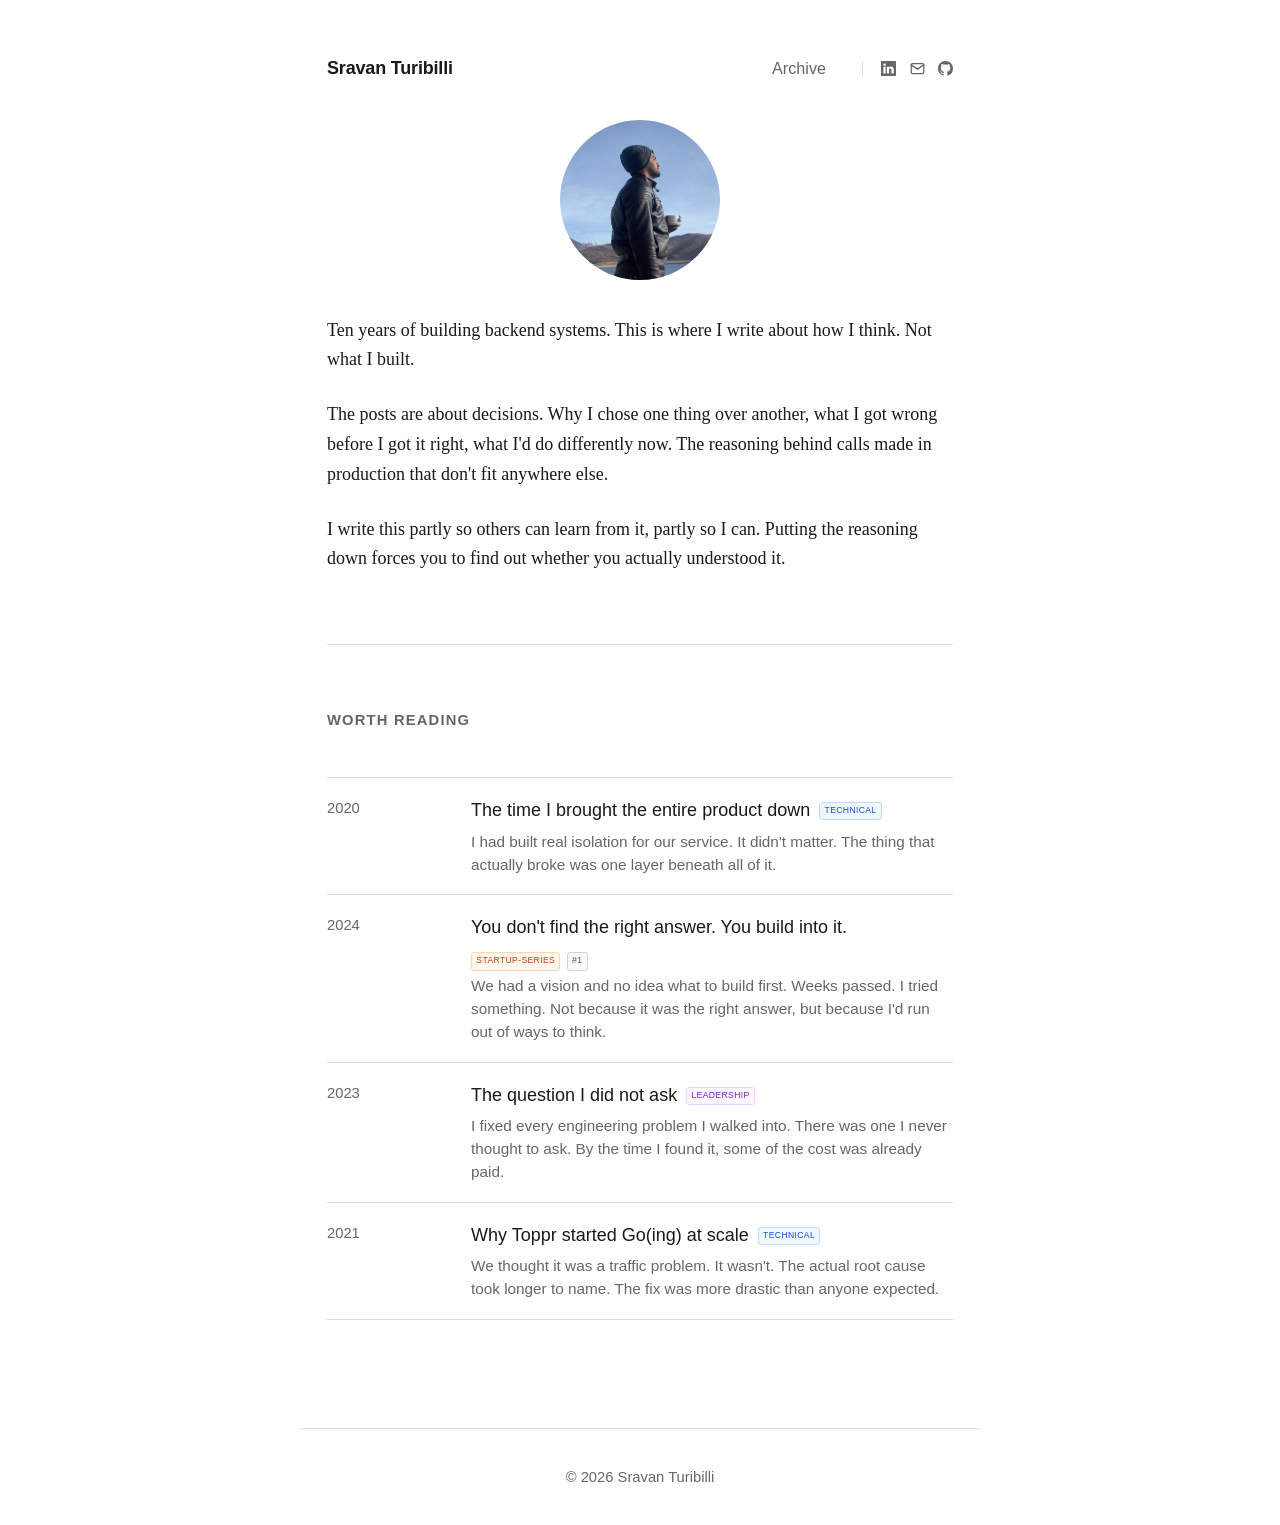
==== commit b4a558a3: "updated date to only contain year" ====
--- a/index.html
+++ b/index.html
@@ -79,7 +79,7 @@
     </li>
 
     <li>
-      <span class="post-date">Nov 2021</span>
+      <span class="post-date">2021</span>
       <div class="post-item">
         <div class="post-title-row">
           <a class="post-link" href="/posts/why-toppr-started-going-at-scale.html">Why Toppr started Go(ing) at scale</a>
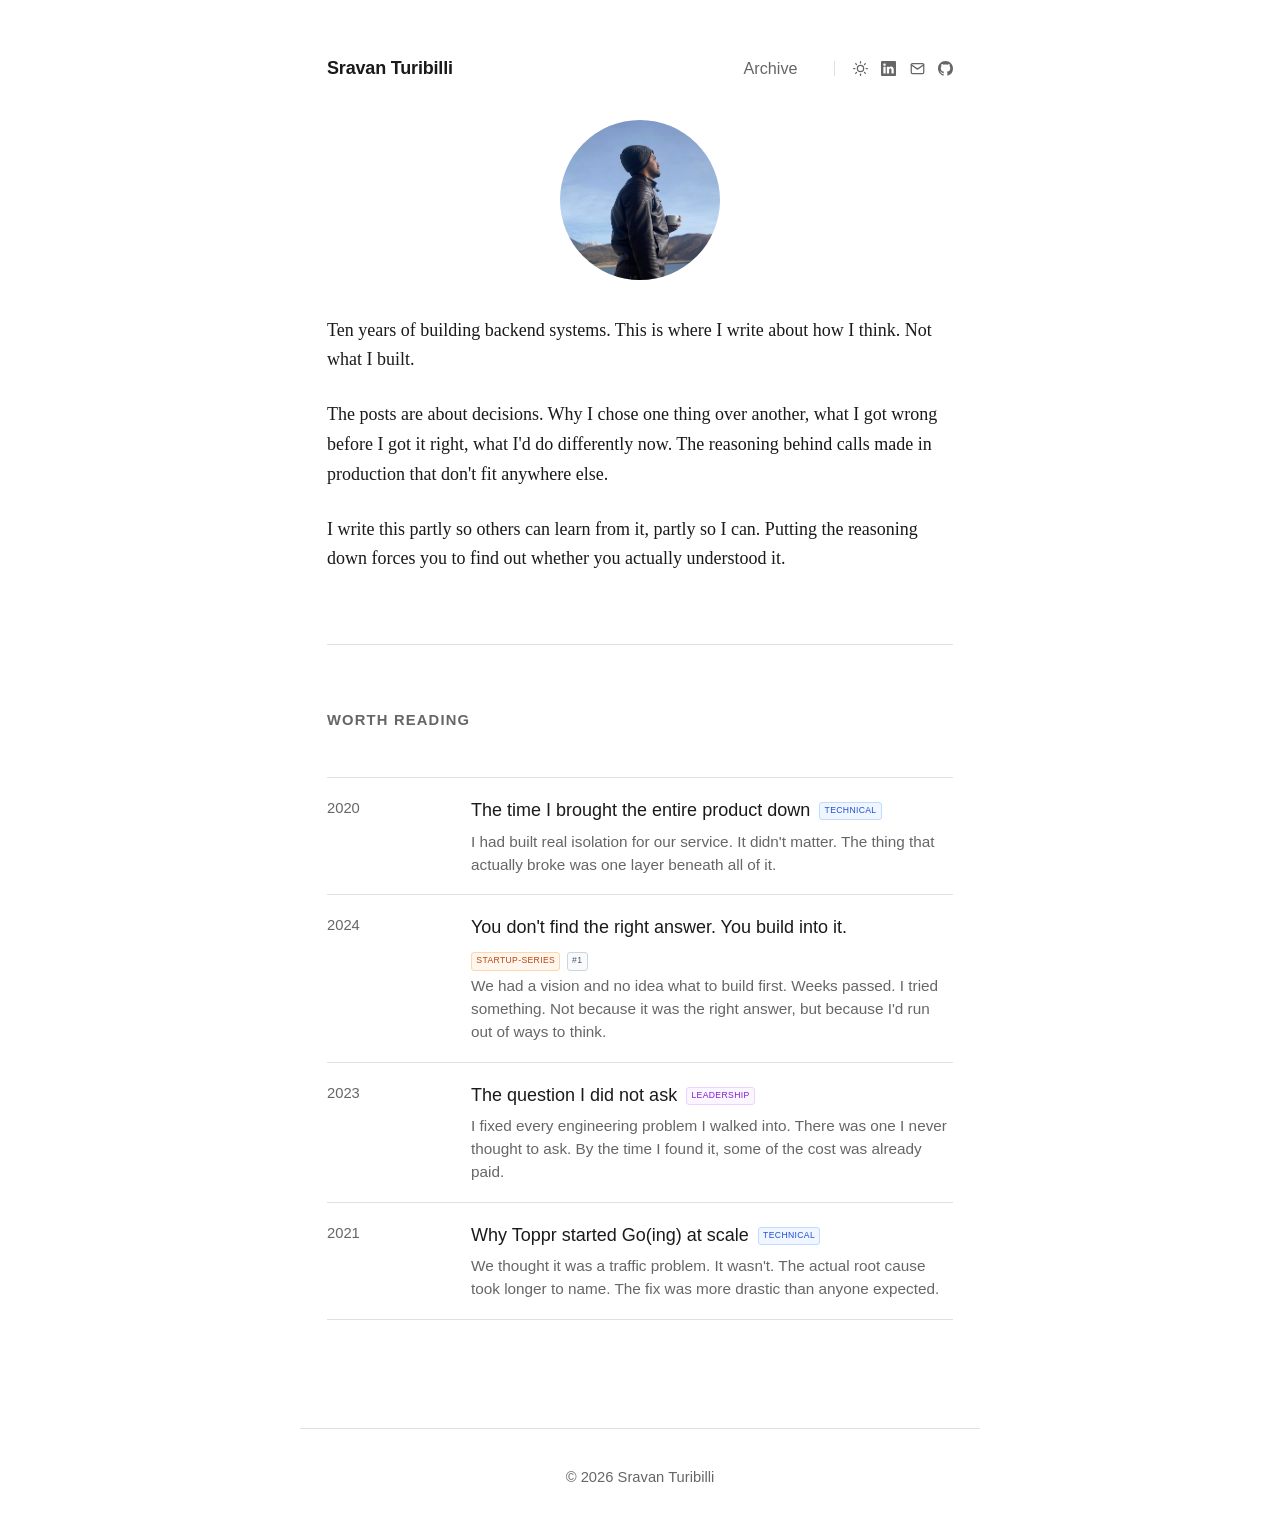
==== commit bcc472ad: "feat: add dark mode toggle with localStorage persistence Adds sun/moon icon button to the header nav" ====
--- a/index.html
+++ b/index.html
@@ -6,6 +6,7 @@
   <title>Sravan Turibilli</title>
   <meta name="description" content="Backend engineer writing about systems, decisions, and what actually happened.">
   <link rel="stylesheet" href="/css/style.css">
+  <script>document.documentElement.setAttribute('data-theme',localStorage.getItem('theme')||'light')</script>
   <link rel="canonical" href="https://sravanturbo.github.io/">
 </head>
 <body>
--- a/css/style.css
+++ b/css/style.css
@@ -6,12 +6,27 @@
   --border:  #e0e0e0;
   --bg:      #ffffff;
   --accent:  #1a1a1a;
+  --code-bg: #f0f0f0;
   --max:     680px;
   --serif:   Georgia, "Times New Roman", serif;
   --sans:    -apple-system, BlinkMacSystemFont, "Segoe UI", Helvetica, Arial, sans-serif;
   --mono:    "SFMono-Regular", Consolas, "Liberation Mono", Menlo, monospace;
 }
 
+[data-theme="dark"] {
+  --text:    #e8e8e8;
+  --muted:   #888;
+  --border:  #2e2e2e;
+  --bg:      #111111;
+  --accent:  #e8e8e8;
+  --code-bg: #1e1e1e;
+}
+
+[data-theme="dark"] .post-tag[data-tag="startup-series"] { background: #3a1a08; color: #fb923c; border-color: #7c2d12; }
+[data-theme="dark"] .post-tag[data-tag="technical"]      { background: #0f1f3d; color: #60a5fa; border-color: #1e3a5f; }
+[data-theme="dark"] .post-tag[data-tag="leadership"]     { background: #1e0f3a; color: #c084fc; border-color: #3b1f6e; }
+[data-theme="dark"] .post-tag[data-tag="number"]         { background: #1a1f26; color: #94a3b8; border-color: #2d3748; }
+
 html { font-size: 18px; }
 
 body {
@@ -79,6 +94,29 @@
   width: 15px;
   height: 15px;
 }
+
+.theme-toggle {
+  background: none;
+  border: none;
+  padding: 0;
+  cursor: pointer;
+  color: var(--muted);
+  display: flex;
+  align-items: center;
+  line-height: 0;
+}
+
+.theme-toggle:hover { color: var(--text); }
+
+.theme-toggle svg {
+  width: 15px;
+  height: 15px;
+}
+
+.theme-toggle .icon-moon { display: none; }
+
+[data-theme="dark"] .theme-toggle .icon-sun  { display: none; }
+[data-theme="dark"] .theme-toggle .icon-moon { display: block; }
 
 .copyright {
   font-size: 0.82rem;
@@ -228,13 +266,13 @@
 code {
   font-family: var(--mono);
   font-size: 0.85em;
-  background: #f0f0f0;
+  background: var(--code-bg);
   padding: 0.1em 0.35em;
   border-radius: 3px;
 }
 
 .prose pre {
-  background: #f0f0f0;
+  background: var(--code-bg);
   padding: 1.25rem;
   border-radius: 4px;
   overflow-x: auto;
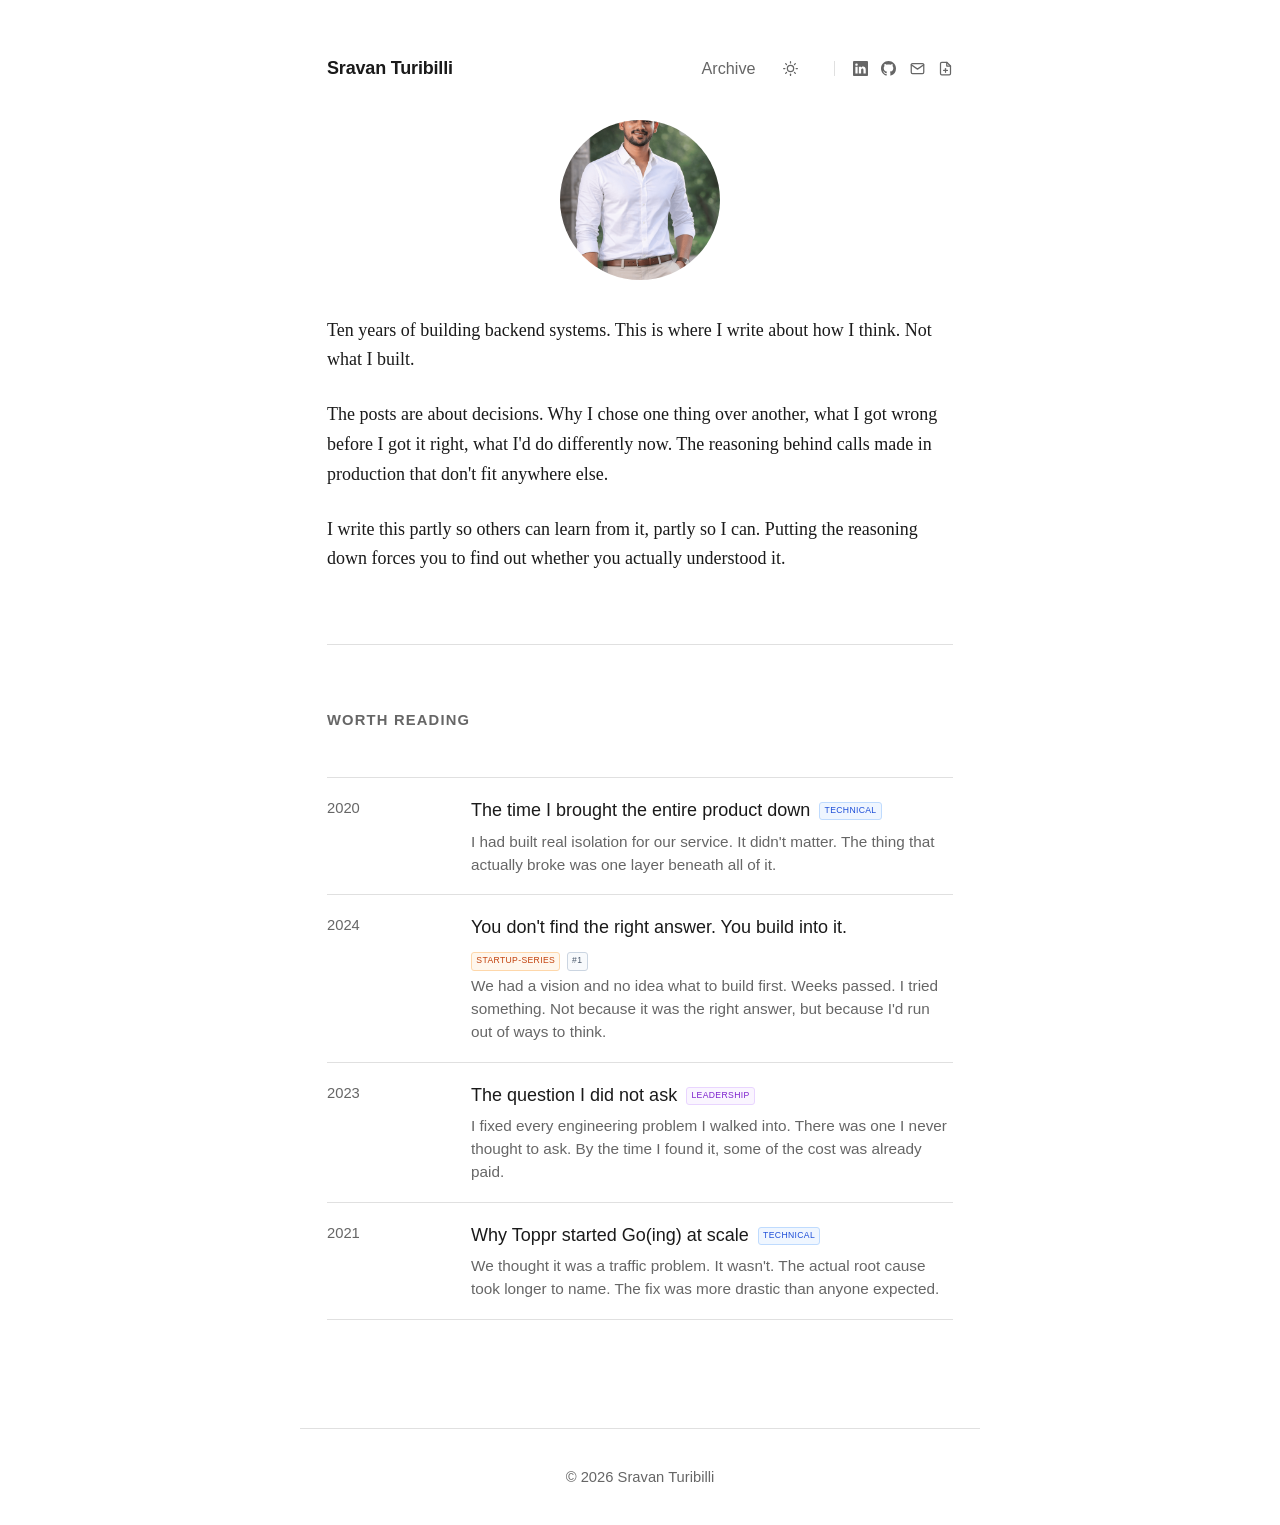
==== commit 2bbd9ae8: "add: resume" ====
--- a/index.html
+++ b/index.html
@@ -18,7 +18,7 @@
   <div class="home-intro">
 
     <div class="profile">
-      <img src="/images/avatar.jpg" alt="Sravan Turibilli" class="profile-photo">
+      <img src="/images/avatar.png" alt="Sravan Turibilli" class="profile-photo">
     </div>
 
     <div class="prose">
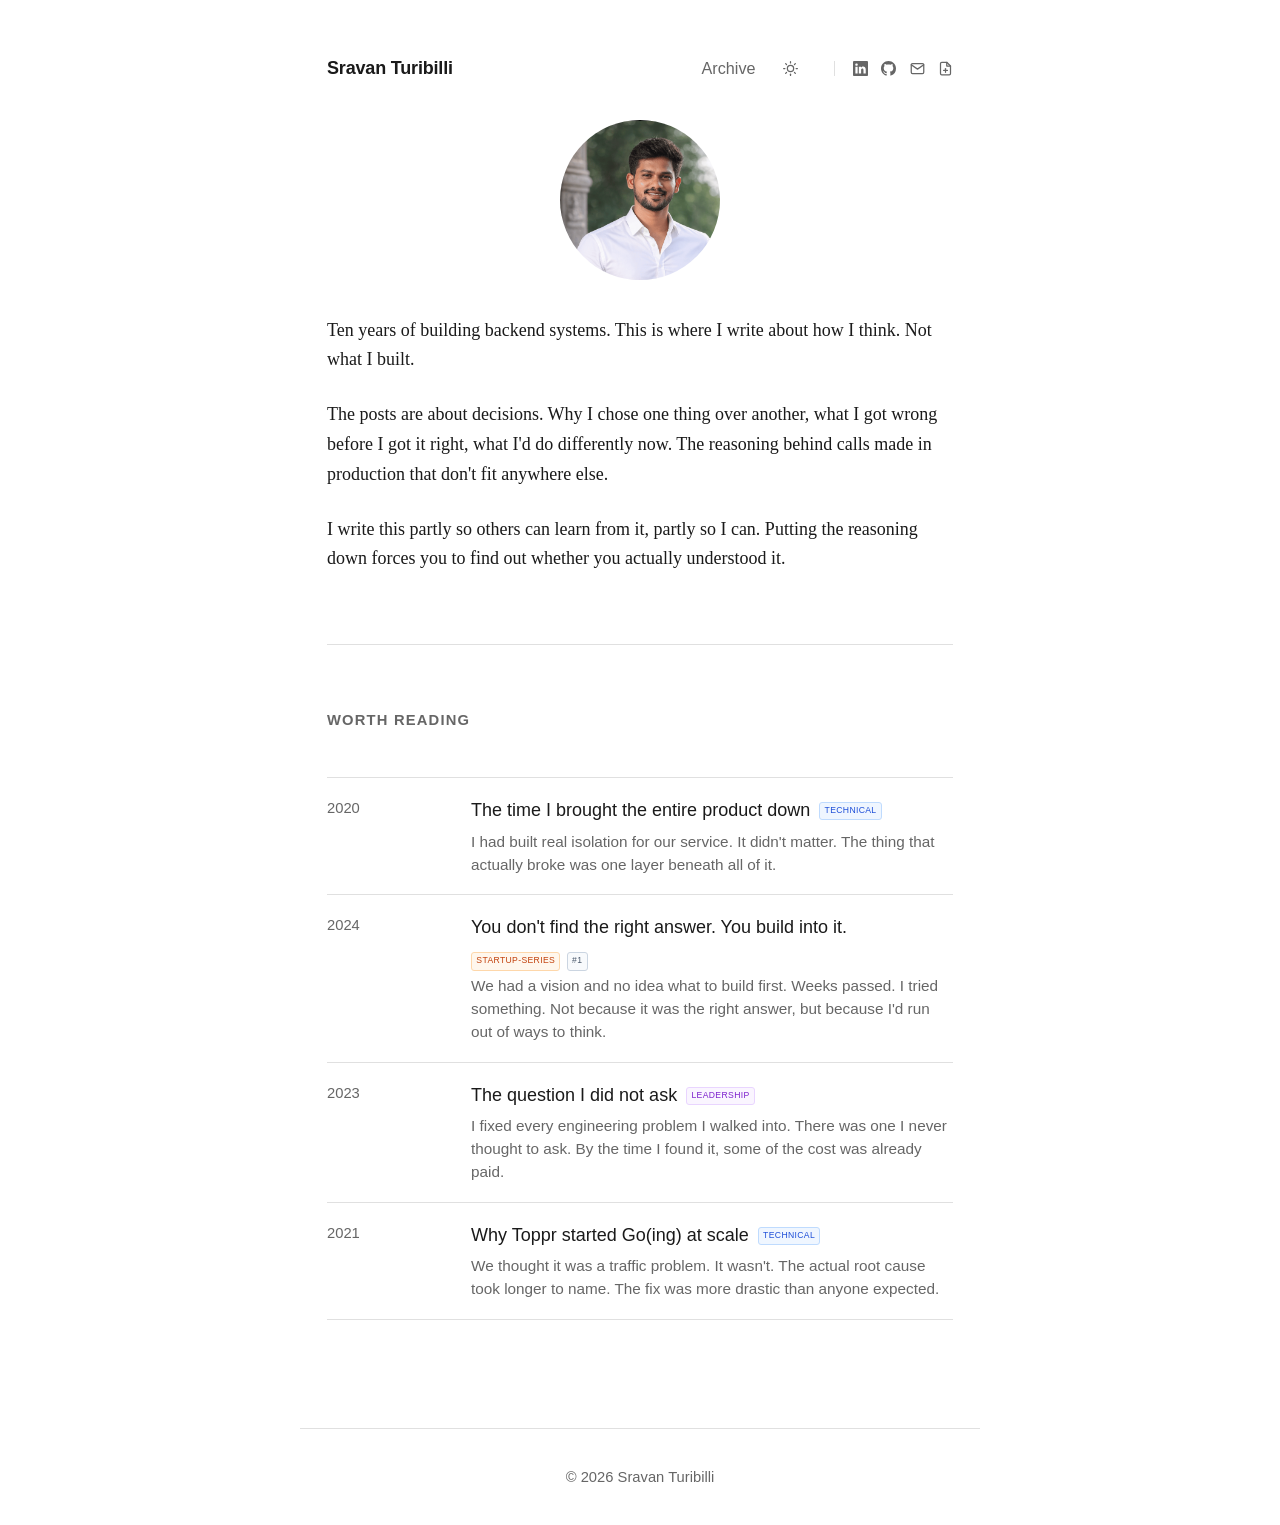
==== commit f3e69d01: "update: avatar" ====
--- a/index.html
+++ b/index.html
@@ -18,7 +18,7 @@
   <div class="home-intro">
 
     <div class="profile">
-      <img src="/images/avatar.png" alt="Sravan Turibilli" class="profile-photo">
+      <img src="/images/avatar.jpg" alt="Sravan Turibilli" class="profile-photo">
     </div>
 
     <div class="prose">
